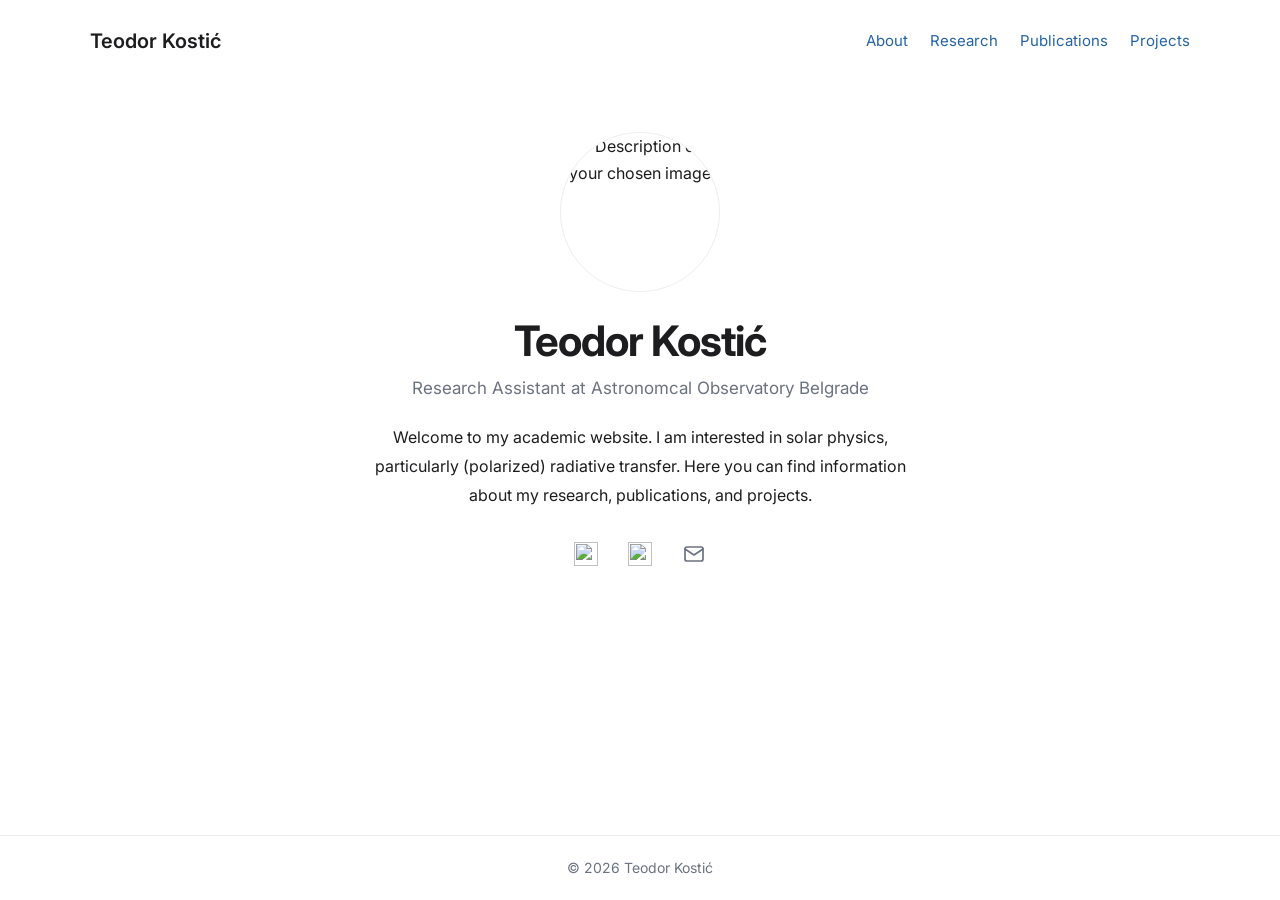
==== index.html @ 6de1def5 "Initial page Adding index page and a basic style script" ====
<!DOCTYPE html>
<html lang="en">
<head>
    <meta charset="UTF-8">
    <meta name="viewport" content="width=device-width, initial-scale=1.0">

    <meta
        name="description"
        content="Academic website presenting my research, publications, and projects."
    >

    <title>Teodor Kostić</title>

    <link rel="preconnect" href="https://fonts.googleapis.com">
    <link rel="preconnect" href="https://fonts.gstatic.com" crossorigin>

    <link
        href="https://fonts.googleapis.com/css2?family=Inter:wght@400;500;600;700&display=swap"
        rel="stylesheet"
    >

    <link rel="stylesheet" href="style.css">
</head>

<body>

    <!-- Navigation -->
    <header class="site-header">
        <nav class="navigation" aria-label="Main navigation">

            <a class="site-logo" href="index.html">
                Teodor Kostić
            </a>

            <div class="nav-links">
                <a href="about.html">About</a>
                <a href="research.html">Research</a>
                <a href="publications.html">Publications</a>
                <a href="projects.html">Projects</a>
            </div>

        </nav>
    </header>


    <!-- Main profile section -->
    <main class="main-content">

        <section class="profile" aria-labelledby="profile-name">

            <img
                class="profile-image"
                src="img/profile/sunflowers.jpg"
                alt="Description of your chosen image"
            >

            <h1 id="profile-name">Teodor Kostić</h1>

            <p class="profile-subtitle">
                Research Assistant at Astronomcal Observatory Belgrade
            </p>

            <p class="profile-description">
                Welcome to my academic website. I am interested in
                solar physics, particularly (polarized) radiative transfer.
                Here you can find information about my research,
                publications, and projects.
            </p>

            <!-- Academic and professional links -->
            <div class="social-links">

                <a
                    href="https://github.com/TheodoreKostic"
                    target="_blank"
                    rel="noopener noreferrer"
                    aria-label="GitHub"
                    title="GitHub"
                >
                    <img
                        src="https://cdn.simpleicons.org/github"
                        alt=""
                        width="24"
                        height="24"
                    >
                </a>

                <a
                    href="https://scholar.google.com/citations?user=YOUR_ID"
                    target="_blank"
                    rel="noopener noreferrer"
                    aria-label="Google Scholar"
                    title="Google Scholar"
                >
                    <img
                        src="https://cdn.simpleicons.org/googlescholar"
                        alt=""
                        width="24"
                        height="24"
                    >
                </a>

                <a
                    href="mailto:teodor@aob.rs"
                    aria-label="Email"
                    title="Email"
                >
                    <svg
                        xmlns="http://www.w3.org/2000/svg"
                        width="24"
                        height="24"
                        viewBox="0 0 24 24"
                        fill="none"
                        stroke="currentColor"
                        stroke-width="1.7"
                        stroke-linecap="round"
                        stroke-linejoin="round"
                        aria-hidden="true"
                    >
                        <rect x="3" y="5" width="18" height="14" rx="2"/>
                        <path d="m3 7 9 6 9-6"/>
                    </svg>
                </a>

            </div>

        </section>

    </main>


    <!-- Footer -->
    <footer class="site-footer">
        <p>
            © <span id="year">2026</span> Teodor Kostić
        </p>
    </footer>

    <script>
        document.getElementById("year").textContent =
            new Date().getFullYear();
    </script>

</body>
</html>
---- style.css ----
/* =========================================
   1. Global settings
   ========================================= */

:root {
    color-scheme: light dark;

    --background: #ffffff;
    --text: #1d1d1f;
    --muted: #6b7280;
    --link: #2563a6;
    --border: #eeeeee;
    --placeholder: #f0f0f0;

    --content-width: 720px;
    --header-width: 1100px;
}


/* Use the visitor's preferred dark theme */

@media (prefers-color-scheme: dark) {
    :root {
        --background: #1d1e20;
        --text: #dadadb;
        --muted: #a1a1aa;
        --link: #8ab4f8;
        --border: #383838;
        --placeholder: #303136;
    }
}


/* =========================================
   2. Basic page styling
   ========================================= */

* {
    box-sizing: border-box;
}

html {
    scroll-behavior: smooth;
}

body {
    margin: 0;
    min-height: 100vh;

    display: flex;
    flex-direction: column;

    font-family:
        "Inter", sans-serif;

    font-size: 16px;
    line-height: 1.7;

    color: var(--text);
    background-color: var(--background);

    -webkit-font-smoothing: antialiased;
}


/* =========================================
   3. Header and navigation
   ========================================= */

.site-header {
    width: 100%;
    padding: 24px 30px;
}

.navigation {
    max-width: var(--header-width);
    margin: 0 auto;

    display: flex;
    justify-content: space-between;
    align-items: center;
    gap: 30px;
}

.site-logo {
    font-size: 20px;
    font-weight: 600;
    white-space: nowrap;
}

.nav-links {
    display: flex;
    align-items: center;
    flex-wrap: wrap;
    gap: 22px;
}

a {
    color: var(--link);
    text-decoration: none;

    transition: opacity 0.2s ease;
}

.site-logo {
    color: var(--text);
}

.nav-links a {
    font-size: 15px;
}

a:hover {
    opacity: 0.75;
    text-decoration: underline;
}

a:focus-visible {
    outline: 2px solid var(--link);
    outline-offset: 4px;
    border-radius: 2px;
}


/* =========================================
   4. Main content
   ========================================= */

.main-content {
    width: 100%;
    max-width: var(--content-width);

    margin: 0 auto;
    padding: 50px 30px 70px;

    flex: 1;
}


/* =========================================
   5. Profile section
   ========================================= */

.profile {
    display: flex;
    flex-direction: column;
    align-items: center;

    text-align: center;
}


/* Temporary profile image */

.profile-image-placeholder {
    width: 160px;
    height: 160px;

    margin-bottom: 24px;

    display: flex;
    align-items: center;
    justify-content: center;

    border-radius: 50%;
    background-color: var(--placeholder);

    border: 1px solid var(--border);

    color: var(--muted);
    font-size: 14px;
}


/* Your name */

.profile h1 {
    margin: 0 0 8px;

    font-size: clamp(32px, 5vw, 42px);
    font-weight: 700;
    line-height: 1.2;
    letter-spacing: -1px;
}


/* Academic title or research interests */

.profile-subtitle {
    margin: 0 0 20px;

    color: var(--muted);
    font-size: 17px;
}


/* Short introduction */

.profile-description {
    max-width: 540px;

    margin: 0 auto 24px;

    font-size: 16px;
    line-height: 1.8;
}


/* =========================================
   6. Academic and professional links
   ========================================= */

.social-links {
    display: flex;
    justify-content: center;
    align-items: center;
    gap: 22px;

    margin-top: 4px;
}

.social-links a {
    display: inline-flex;
    align-items: center;
    justify-content: center;

    width: 32px;
    height: 32px;

    color: var(--muted);

    transition:
        color 0.2s ease,
        transform 0.2s ease;
}

.social-links img,
.social-links svg {
    display: block;
    width: 24px;
    height: 24px;
}

.social-links a:hover {
    color: var(--link);
    opacity: 1;
    transform: translateY(-2px);
    text-decoration: none;
}

.social-links a:focus-visible {
    outline: 2px solid var(--link);
    outline-offset: 4px;
    border-radius: 4px;
}


/* =========================================
   7. Footer
   ========================================= */

.site-footer {
    width: 100%;
    padding: 20px;

    border-top: 1px solid var(--border);

    text-align: center;
    color: var(--muted);
    font-size: 14px;
}

.site-footer p {
    margin: 0;
}


/* =========================================
   8. Responsive layout for mobile devices
   ========================================= */

@media (max-width: 650px) {

    .site-header {
        padding: 20px;
    }

    .navigation {
        flex-direction: column;
        gap: 14px;
    }

    .nav-links {
        justify-content: center;
        gap: 10px 18px;
    }

    .nav-links a {
        font-size: 14px;
    }

    .main-content {
        padding: 40px 24px 55px;
    }

    .profile-image-placeholder {
        width: 135px;
        height: 135px;
    }

    .profile h1 {
        letter-spacing: -0.5px;
    }

    .profile-subtitle {
        font-size: 16px;
    }

    .profile-description {
        font-size: 15px;
    }

}

.profile-image {
    width: 160px;
    height: 160px;

    margin-bottom: 24px;

    border-radius: 50%;
    object-fit: cover;

    border: 1px solid var(--border);
}
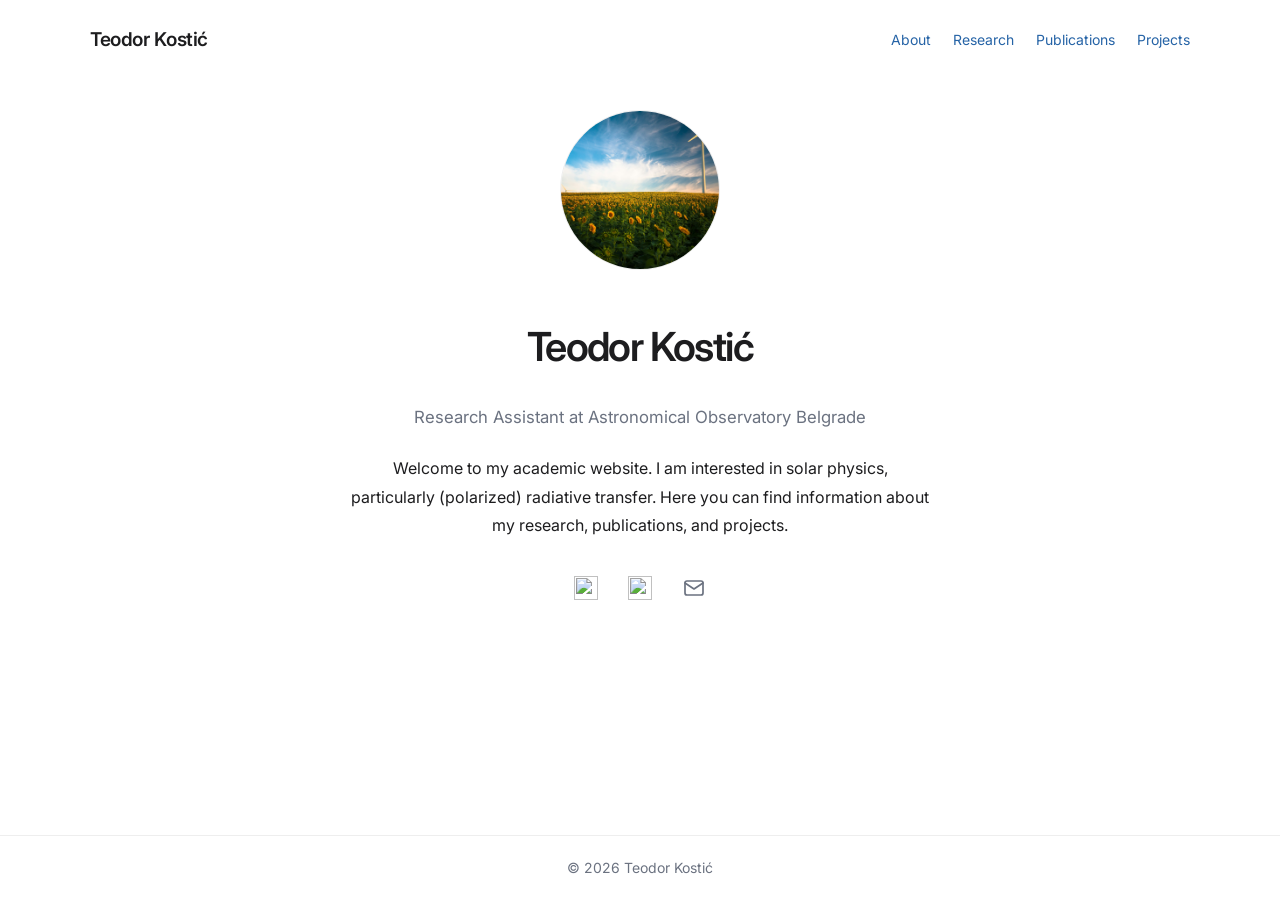
==== commit 41e10a38: "Style update" ====
--- a/index.html
+++ b/index.html
@@ -10,6 +10,7 @@
     >
 
     <title>Teodor Kostić</title>
+    <link rel="icon" type="image/svg+xml" href="img/favicon.svg">
 
     <link rel="preconnect" href="https://fonts.googleapis.com">
     <link rel="preconnect" href="https://fonts.gstatic.com" crossorigin>
@@ -57,7 +58,7 @@
             <h1 id="profile-name">Teodor Kostić</h1>
 
             <p class="profile-subtitle">
-                Research Assistant at Astronomcal Observatory Belgrade
+                Research Assistant at Astronomical Observatory Belgrade
             </p>
 
             <p class="profile-description">
--- a/style.css
+++ b/style.css
@@ -83,8 +83,10 @@
 }
 
 .site-logo {
-    font-size: 20px;
+    color: var(--text);
+    font-size: 19px;
     font-weight: 600;
+    letter-spacing: -0.02em;
     white-space: nowrap;
 }
 
@@ -107,7 +109,8 @@
 }
 
 .nav-links a {
-    font-size: 15px;
+    font-size: 14px;
+    font-weight: 400;
 }
 
 a:hover {
@@ -121,6 +124,160 @@
     border-radius: 2px;
 }
 
+/* =========================================
+   Page headings and sections
+   ========================================= */
+
+.page-title {
+    font-size: 2rem;
+    font-weight: 600;
+    line-height: 1.3;
+    letter-spacing: -0.03em;
+
+    margin: 0 0 28px;
+}
+
+.page-section {
+    margin-bottom: 36px;
+}
+
+.page-section p {
+    margin: 0 0 18px;
+    font-size: 1rem;
+    line-height: 1.8;
+}
+
+.nav-links a[aria-current="page"] {
+    color: var(--text);
+    font-weight: 500;
+}
+
+/* =========================================
+   Research page
+   ========================================= */
+
+.research-intro {
+    margin: 0 0 36px;
+
+    font-size: 1rem;
+    line-height: 1.8;
+}
+
+.research-topic {
+    padding: 0 0 30px;
+    margin: 0 0 30px;
+
+    border-bottom: 1px solid var(--border);
+}
+
+.research-topic:last-child {
+    border-bottom: none;
+    margin-bottom: 0;
+    padding-bottom: 0;
+}
+
+.research-topic h2 {
+    margin: 0 0 14px;
+
+    font-size: 1.3rem;
+    font-weight: 600;
+    line-height: 1.4;
+    letter-spacing: -0.02em;
+}
+
+.research-topic p {
+    margin: 0 0 16px;
+
+    font-size: 1rem;
+    line-height: 1.8;
+}
+
+.research-meta {
+    display: flex;
+    flex-wrap: wrap;
+    gap: 6px 12px;
+
+    margin-top: 18px;
+
+    font-size: 0.875rem;
+    line-height: 1.6;
+    color: var(--muted);
+}
+
+.research-meta span:first-child {
+    font-weight: 600;
+    color: var(--text);
+}
+
+
+/* =========================================
+   Publications page
+   ========================================= */
+
+.publications-intro {
+    max-width: 580px;
+    margin: 0 0 32px;
+
+    font-size: 1rem;
+    line-height: 1.8;
+}
+
+.publication {
+    padding: 0 0 22px;
+    margin: 0 0 22px;
+
+    border-bottom: 1px solid var(--border);
+}
+
+.publication:last-child {
+    border-bottom: none;
+    margin-bottom: 0;
+}
+
+.publication-title {
+    margin: 0 0 8px;
+
+    font-size: 1.05rem;
+    font-weight: 500;
+    line-height: 1.5;
+}
+
+.publication-title a {
+    color: var(--text);
+    text-decoration: none;
+}
+
+.publication-title a:hover {
+    color: var(--link);
+    text-decoration: underline;
+}
+
+.publication-authors,
+.publication-venue,
+.publication-links {
+    margin: 0 0 6px;
+
+    font-size: 0.9rem;
+    line-height: 1.7;
+}
+
+.publication-authors,
+.publication-venue {
+    color: var(--muted);
+}
+
+.publication-links {
+    margin-top: 8px;
+    margin-bottom: 0;
+}
+
+.publication-links a {
+    font-size: 0.875rem;
+}
+
+
+
+
 
 /* =========================================
    4. Main content
@@ -131,7 +288,7 @@
     max-width: var(--content-width);
 
     margin: 0 auto;
-    padding: 50px 30px 70px;
+    padding: 30px 30px 80px;
 
     flex: 1;
 }
@@ -175,34 +332,37 @@
 /* Your name */
 
 .profile h1 {
-    margin: 0 0 8px;
-
-    font-size: clamp(32px, 5vw, 42px);
-    font-weight: 700;
+    font-size: clamp(2rem, 5vw, 2.5rem);
+    font-weight: 600;
     line-height: 1.2;
-    letter-spacing: -1px;
+    letter-spacing: -0.04em;
+
 }
 
 
 /* Academic title or research interests */
 
 .profile-subtitle {
-    margin: 0 0 20px;
-
-    color: var(--muted);
-    font-size: 17px;
+    font-size: 1.05rem;
+    font-weight: 400;
+    line-height: 1.5;
+
+    color: var(--muted);
+
+    margin: 0 0 24px;
 }
 
 
 /* Short introduction */
 
 .profile-description {
-    max-width: 540px;
-
-    margin: 0 auto 24px;
-
-    font-size: 16px;
+    max-width: 580px;
+
+    margin: 0 auto 28px;
+
+    font-size: 1rem;
     line-height: 1.8;
+    font-weight: 400;
 }
 
 
@@ -309,7 +469,7 @@
     }
 
     .profile h1 {
-        letter-spacing: -0.5px;
+        letter-spacing: -0.03em;
     }
 
     .profile-subtitle {
@@ -326,7 +486,7 @@
     width: 160px;
     height: 160px;
 
-    margin-bottom: 24px;
+    margin-bottom: 20px;
 
     border-radius: 50%;
     object-fit: cover;
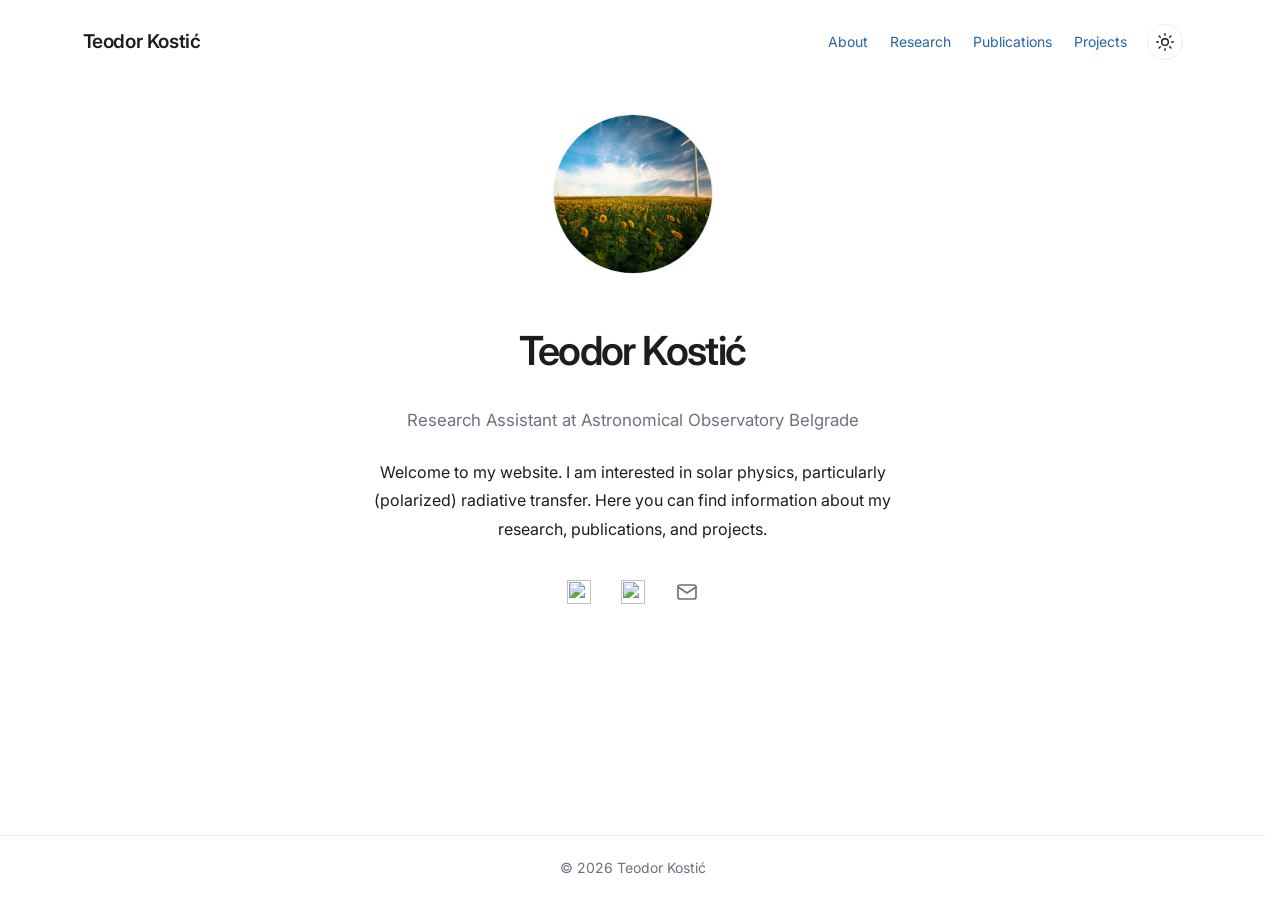
==== commit 78e2b2ab: "Light/dark mode switch" ====
--- a/index.html
+++ b/index.html
@@ -32,6 +32,7 @@
             <a class="site-logo" href="index.html">
                 Teodor Kostić
             </a>
+        <div class="nav-actions">
 
             <div class="nav-links">
                 <a href="about.html">About</a>
@@ -39,7 +40,54 @@
                 <a href="publications.html">Publications</a>
                 <a href="projects.html">Projects</a>
             </div>
+            
+            <button
+                type="button"
+                class="theme-toggle"
+                id="theme-toggle"
+                aria-label="Switch to dark mode"
+                aria-pressed="false"
+            >
+                <!-- Sun icon: shown in light mode -->
+                <svg class="sun-icon"
+                    xmlns="http://www.w3.org/2000/svg"
+                    width="20" height="20"
+                    viewBox="0 0 24 24"
+                    fill="none"
+                    stroke="currentColor"
+                    stroke-width="1.7"
+                    stroke-linecap="round"
+                    stroke-linejoin="round"
+                    aria-hidden="true">
+                    <circle cx="12" cy="12" r="4"/>
+                    <path d="M12 2v2"/>
+                    <path d="M12 20v2"/>
+                    <path d="m4.93 4.93 1.42 1.42"/>
+                    <path d="m17.65 17.65 1.42 1.42"/>
+                    <path d="M2 12h2"/>
+                    <path d="M20 12h2"/>
+                    <path d="m6.35 17.65-1.42 1.42"/>
+                    <path d="m19.07 4.93-1.42 1.42"/>
+                </svg>
 
+                <!-- Moon icon: shown in dark mode -->
+                <svg class="moon-icon"
+                    xmlns="http://www.w3.org/2000/svg"
+                    width="20" height="20"
+                    viewBox="0 0 24 24"
+                    fill="none"
+                    stroke="currentColor"
+                    stroke-width="1.7"
+                    stroke-linecap="round"
+                    stroke-linejoin="round"
+                    aria-hidden="true">
+                    <path d="M20.985 12.486a9 9 0 1 1-9.473-9.472
+                            c.405-.022.617.463.402.807a6.5 6.5 0 0 0
+                            8.268 8.268c.344-.215.829-.003.803.397z"/>
+                </svg>
+            </button>
+
+        </div>
         </nav>
     </header>
 
@@ -62,7 +110,7 @@
             </p>
 
             <p class="profile-description">
-                Welcome to my academic website. I am interested in
+                Welcome to my website. I am interested in
                 solar physics, particularly (polarized) radiative transfer.
                 Here you can find information about my research,
                 publications, and projects.
@@ -141,6 +189,6 @@
         document.getElementById("year").textContent =
             new Date().getFullYear();
     </script>
-
+    <script src="theme.js"></script>
 </body>
 </html>
--- a/style.css
+++ b/style.css
@@ -17,19 +17,78 @@
 }
 
 
-/* Use the visitor's preferred dark theme */
-
-@media (prefers-color-scheme: dark) {
-    :root {
-        --background: #1d1e20;
-        --text: #dadadb;
-        --muted: #a1a1aa;
-        --link: #8ab4f8;
-        --border: #383838;
-        --placeholder: #303136;
-    }
-}
-
+html[data-theme="dark"] {
+    color-scheme: dark;
+
+    --background: #1d1e20;
+    --text: #dadadb;
+    --muted: #a1a1aa;
+    --link: #8ab4f8;
+    --border: #383838;
+    --placeholder: #303136;
+}
+
+
+/* Theme toggle */
+
+.nav-actions {
+    display: flex;
+    align-items: center;
+    gap: 20px;
+}
+
+.theme-toggle {
+    display: inline-flex;
+    align-items: center;
+    justify-content: center;
+
+    width: 36px;
+    height: 36px;
+    padding: 0;
+
+    border: 1px solid var(--border);
+    border-radius: 50%;
+
+    background: transparent;
+    color: var(--text);
+
+    cursor: pointer;
+    transition: background-color 0.2s ease;
+}
+
+.theme-toggle:hover {
+    background: var(--placeholder);
+}
+
+.theme-toggle:focus-visible {
+    outline: 2px solid var(--link);
+    outline-offset: 3px;
+}
+
+.theme-toggle svg {
+    display: block;
+}
+
+/* Light mode: show the sun */
+.moon-icon {
+    display: none !important;
+}
+
+/* Dark mode: show the moon */
+html[data-theme="dark"] .sun-icon {
+    display: none;
+}
+
+html[data-theme="dark"] .moon-icon {
+    display: block !important;
+}
+
+@media (max-width: 650px) {
+    .nav-actions {
+        flex-direction: column;
+        gap: 12px;
+    }
+}
 
 /* =========================================
    2. Basic page styling
@@ -41,6 +100,7 @@
 
 html {
     scroll-behavior: smooth;
+    scrollbar-gutter: stable;
 }
 
 body {
@@ -209,7 +269,6 @@
     color: var(--text);
 }
 
-
 /* =========================================
    Publications page
    ========================================= */
@@ -276,8 +335,62 @@
 }
 
 
-
-
+/* =========================================
+   Projects page
+   ========================================= */
+
+.projects-intro {
+    margin: 0 0 36px;
+    font-size: 1rem;
+    line-height: 1.8;
+}
+
+.project {
+    padding-bottom: 30px;
+    margin-bottom: 30px;
+    border-bottom: 1px solid var(--border);
+}
+
+.project:last-child {
+    border-bottom: none;
+    margin-bottom: 0;
+    padding-bottom: 0;
+}
+
+.project h2 {
+    margin: 0 0 16px;
+    font-size: 1.3rem;
+    font-weight: 600;
+    line-height: 1.4;
+    letter-spacing: -0.02em;
+}
+
+.project h3 {
+    margin: 24px 0 8px;
+    font-size: 1rem;
+    font-weight: 600;
+    line-height: 1.5;
+}
+
+.project p,
+.project li {
+    font-size: 1rem;
+    line-height: 1.8;
+}
+
+.project p {
+    margin: 0 0 16px;
+}
+
+.project ul {
+    padding-left: 24px;
+    margin: 0 0 16px;
+}
+
+.project li {
+    padding-left: 4px;
+    margin-bottom: 6px;
+}
 
 /* =========================================
    4. Main content
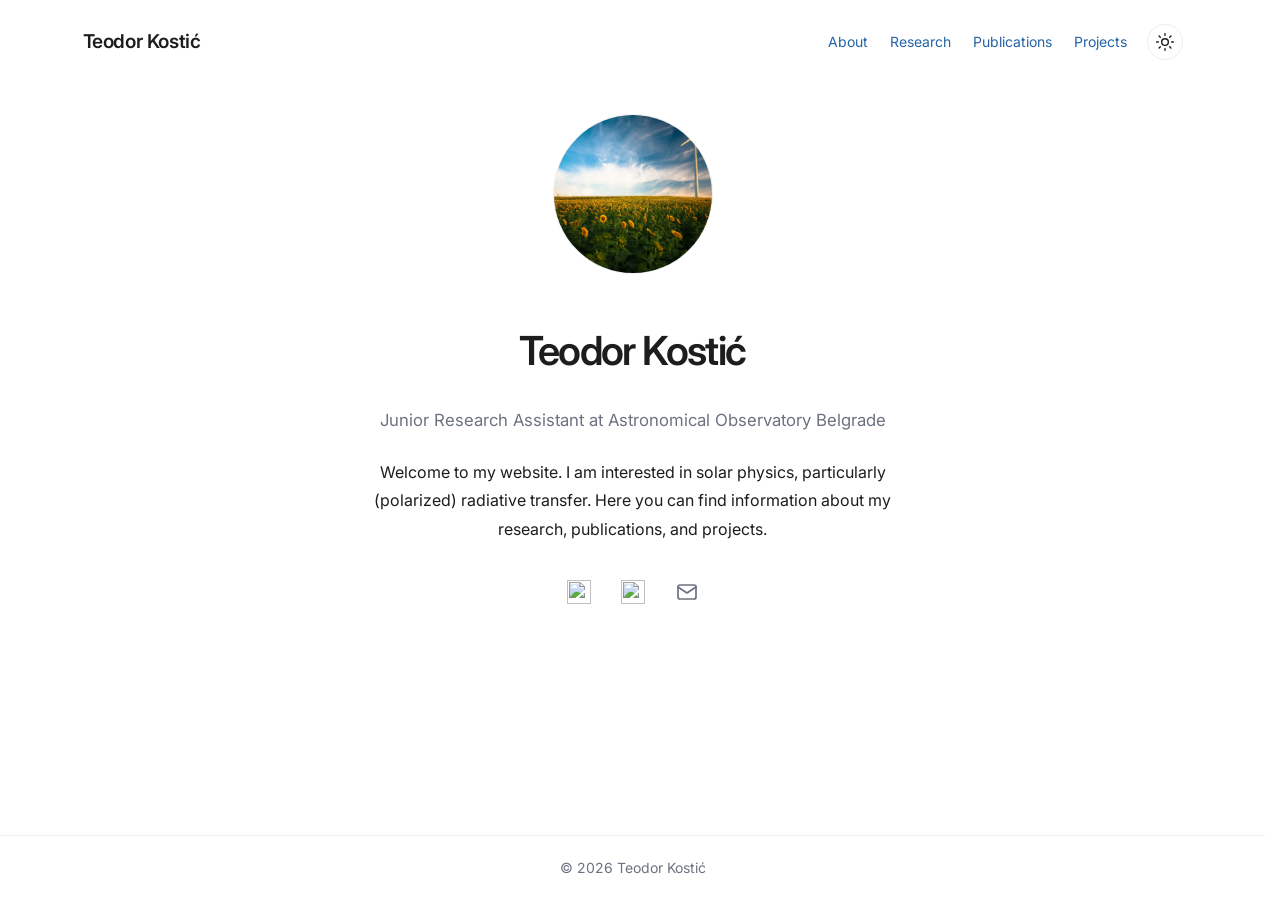
==== commit 8ff9ccba: "Minor text changes and MathJax library inclusion" ====
--- a/index.html
+++ b/index.html
@@ -106,7 +106,7 @@
             <h1 id="profile-name">Teodor Kostić</h1>
 
             <p class="profile-subtitle">
-                Research Assistant at Astronomical Observatory Belgrade
+                Junior Research Assistant at Astronomical Observatory Belgrade
             </p>
 
             <p class="profile-description">
--- a/style.css
+++ b/style.css
@@ -605,4 +605,10 @@
     object-fit: cover;
 
     border: 1px solid var(--border);
+}
+
+.math-variable {
+    font-family: "Inter", sans-serif;
+    font-style: italic;
+    font-weight: 400;
 }
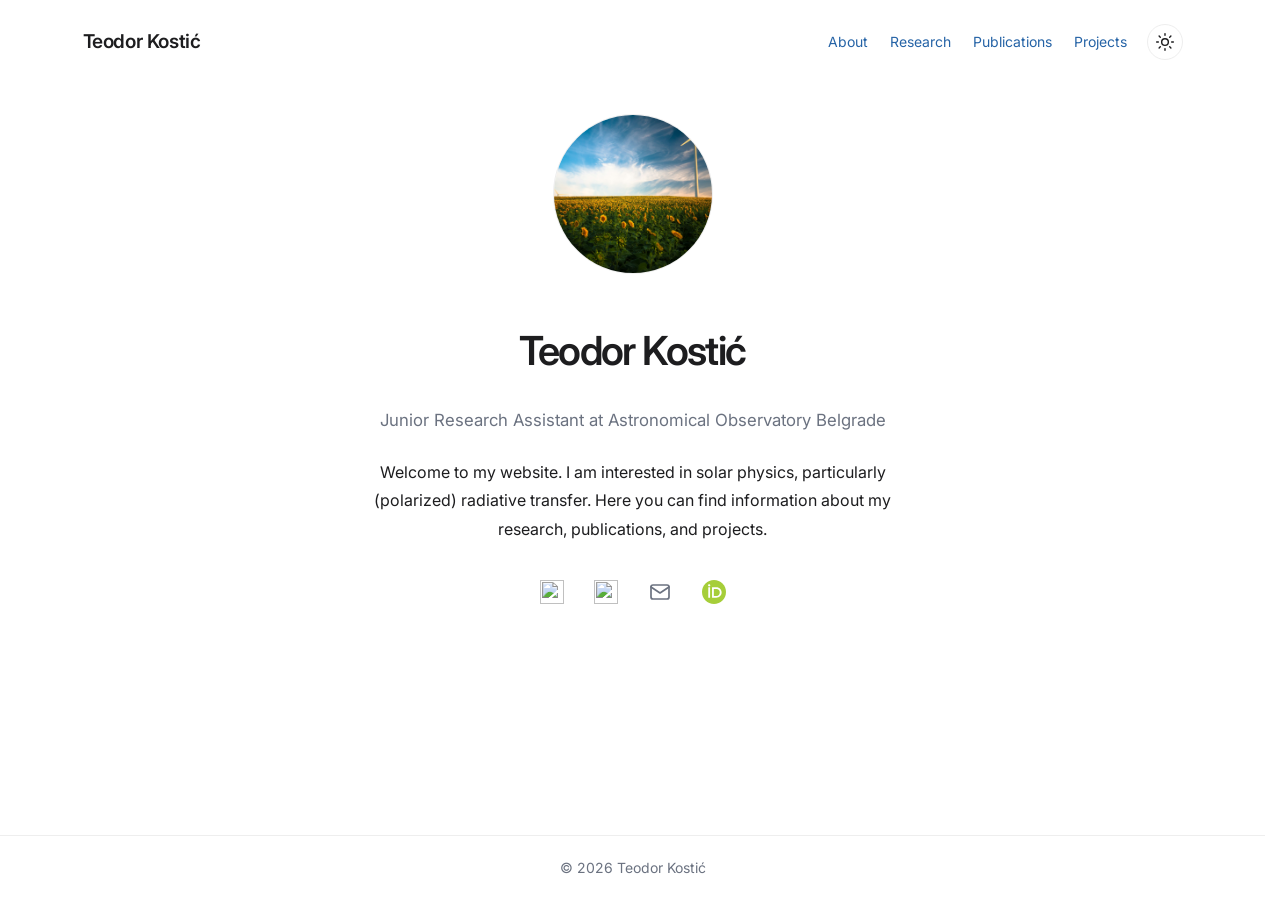
==== commit 2b74ad18: "Research update, orcID link and grammar correction" ====
--- a/index.html
+++ b/index.html
@@ -170,7 +170,12 @@
                         <path d="m3 7 9 6 9-6"/>
                     </svg>
                 </a>
-
+                <a href="https://orcid.org/0009-0002-3546-8482"
+                    target="_blank"
+                    rel="noopener noreferrer"
+                    aria-label="ORCID">
+                    <img src="img/ORCID-iD_icon_vector.svg" alt="ORCID">
+                </a>
             </div>
 
         </section>
--- a/style.css
+++ b/style.css
@@ -392,6 +392,129 @@
     margin-bottom: 6px;
 }
 
+/* Project results carousel */
+
+.project-gallery {
+    margin-top: 48px;
+}
+
+.gallery-intro {
+    color: var(--muted);
+    margin-bottom: 28px;
+}
+
+.carousel {
+    width: 100%;
+    margin: 0 auto;
+}
+
+.carousel-slide {
+    margin: 0;
+}
+
+.carousel-slide img {
+    display: block;
+    width: 100%;
+    max-height: 560px;
+    object-fit: contain;
+    margin: 0 auto;
+}
+
+.carousel-slide figcaption {
+    margin-top: 20px;
+}
+
+.carousel-slide h3 {
+    font-size: 1.05rem;
+    font-weight: 600;
+    margin: 0 0 6px;
+}
+
+.carousel-slide figcaption p {
+    color: var(--muted);
+    font-size: 0.95rem;
+    margin: 0;
+}
+
+.carousel-slide[hidden] {
+    display: none;
+}
+
+.carousel-controls {
+    display: flex;
+    align-items: center;
+    justify-content: center;
+    gap: 22px;
+    margin-top: 24px;
+}
+
+.carousel-arrow {
+    display: flex;
+    align-items: center;
+    justify-content: center;
+    width: 36px;
+    height: 36px;
+    border: 1px solid var(--border);
+    border-radius: 50%;
+    background: transparent;
+    color: var(--text);
+    font-size: 1.1rem;
+    cursor: pointer;
+    transition: background 0.2s ease;
+}
+
+.carousel-arrow:hover {
+    background: var(--placeholder);
+}
+
+.carousel-dots {
+    display: flex;
+    align-items: center;
+    gap: 9px;
+}
+
+.carousel-dot {
+    width: 8px;
+    height: 8px;
+    padding: 0;
+    border: none;
+    border-radius: 50%;
+    background: var(--muted);
+    opacity: 0.35;
+    cursor: pointer;
+}
+
+.carousel-dot.active {
+    opacity: 1;
+    background: var(--link);
+}
+
+.carousel-status {
+    text-align: center;
+    color: var(--muted);
+    font-size: 0.8rem;
+    margin-top: 10px;
+}
+
+.carousel button:focus-visible {
+    outline: 2px solid var(--link);
+    outline-offset: 4px;
+}
+
+@media (max-width: 600px) {
+    .carousel-slide img {
+        max-height: 380px;
+    }
+
+    .carousel-controls {
+        gap: 14px;
+    }
+
+    .carousel-dots {
+        gap: 7px;
+    }
+}
+
 /* =========================================
    4. Main content
    ========================================= */
